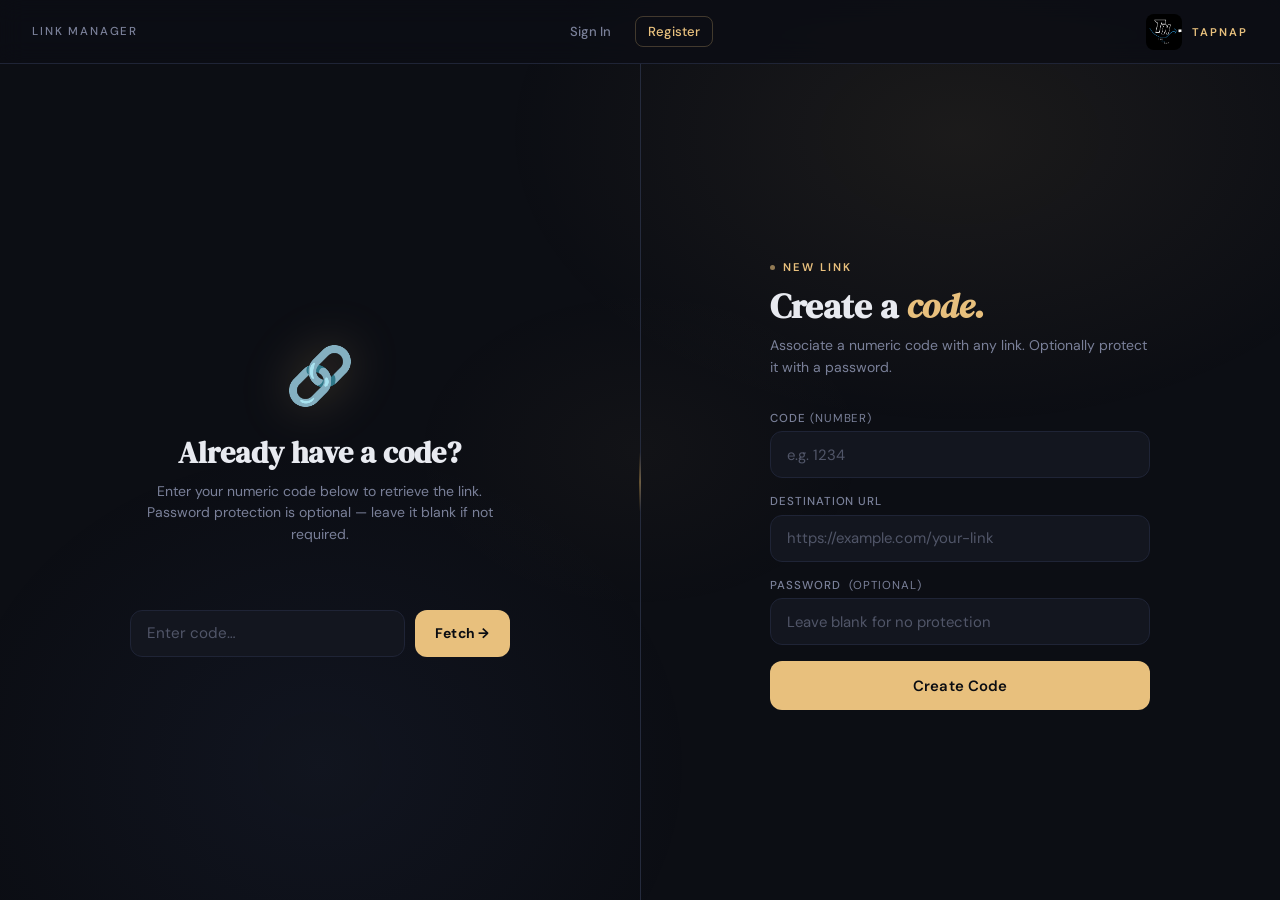
==== index.html @ 5e9d41b5 "Final" ====
<!DOCTYPE html>
<html lang="en">

<head>
  <meta charset="UTF-8">
  <meta name="viewport" content="width=device-width, initial-scale=1.0">
  <title>TapNap — Link Manager</title>
  <link rel="stylesheet" href="index.css">
</head>

<body>

  <header class="site-header">
    <div class="header__left">
      <span class="header__tagline">Link Manager</span>
    </div>

    <nav class="header__nav">
      <a href="#" class="nav-link" id="nav-login">Sign In</a>
      <a href="#" class="nav-link nav-link--accent" id="nav-register">Register</a>
      <a href="#" class="nav-link" id="nav-logout" style="display:none">Logout</a>
    </nav>

    <a href="/" class="logo-corner" style="margin-left:.75rem">
      <img src="TCP.png" alt="TapNap Logo" style="width: 36px; height: 36px; border-radius: 8px;">
      <span class="logo-corner__name">TapNap</span>
    </a>
  </header>

  <main>

    <section class="panel panel--left">
      <div class="panel__inner">

        <div class="retrieve-hero">
          <span class="retrieve-hero__icon">🔗</span>
          <h2 class="retrieve-hero__title">Already have a code?</h2>
          <p class="retrieve-hero__desc">
            Enter your numeric code below to retrieve the link.
            Password protection is optional — leave it blank if not required.
          </p>
        </div>

        <div class="code-lookup">
          <input type="number" id="lookup-code" placeholder="Enter code…" min="0" inputmode="numeric" aria-label="Code">
          <button class="code-lookup__btn" id="btn-lookup">Fetch →</button>
        </div>

      </div>
    </section>

    <div class="panel-divider" role="separator" aria-hidden="true"></div>

    <section class="panel panel--right">
      <div class="panel__inner">

        <p class="panel__eyebrow">
          <span class="panel__eyebrow-dot"></span>
          New Link
        </p>
        <h2 class="panel__heading">Create a <em>code.</em></h2>
        <p class="panel__desc">
          Associate a numeric code with any link.
          Optionally protect it with a password.
        </p>

        <div class="field">
          <label for="code">Code <span style="color:var(--muted);font-weight:400">(number)</span></label>
          <input id="code" type="number" placeholder="e.g. 1234" min="0" inputmode="numeric">
        </div>

        <div class="field">
          <label for="link">Destination URL</label>
          <input id="link" type="url" placeholder="https://example.com/your-link" autocomplete="off">
        </div>

        <div class="field">
          <label for="password">
            Password
            <span style="color:var(--muted);font-weight:400;margin-left:.3rem">(optional)</span>
          </label>
          <input id="password" type="password" placeholder="Leave blank for no protection" autocomplete="new-password">
        </div>

        <button class="btn btn--primary" id="btn-create">Create Code</button>

      </div>
    </section>

  </main>

  <div class="modal-overlay" id="modal-password" role="dialog" aria-modal="true" aria-labelledby="modal-pass-title">
    <div class="modal">
      <button class="modal__close" onclick="closeModal('modal-password')" aria-label="Close">✕</button>

      <h3 class="modal__title" id="modal-pass-title"
        style="font-family:var(--font-head);font-size:1.4rem;margin-bottom:.35rem">
        Protected Link
      </h3>
      <p style="font-size:.875rem;color:var(--muted);margin-bottom:1.5rem;line-height:1.5">
        This link <em>may</em> require a password.
        You can submit without one — or enter it below.
      </p>

      <div class="pass-row">
        <div class="field" style="flex:1;margin-bottom:0">
          <label for="modal-pass-input">Password</label>
          <input id="modal-pass-input" type="password" placeholder="Optional password" autocomplete="off">
        </div>
      </div>
      <p class="pass-row__hint">
        Leave blank to fetch without a password.
        If one digit or more is entered, you must submit with it.
      </p>

      <button class="btn btn--primary" id="btn-pass-submit" style="margin-top:1.2rem">
        Fetch Without Password
      </button>
      <button class="btn btn--ghost" onclick="closeModal('modal-password')">Cancel</button>
    </div>
  </div>

  <div class="modal-overlay" id="modal-result" role="dialog" aria-modal="true" aria-labelledby="modal-result-title">
    <div class="modal">
      <button class="modal__close" onclick="closeModal('modal-result')" aria-label="Close">✕</button>

      <h3 class="modal__title" id="modal-result-title"
        style="font-family:var(--font-head);font-size:1.4rem;margin-bottom:.35rem">
        Link Retrieved
      </h3>
      <p style="font-size:.875rem;color:var(--muted);margin-bottom:1.25rem">
        Your link is ready. Copy it or open it directly.
      </p>

      <div class="link-box">
        <span class="link-box__url" id="result-url">—</span>
        <button class="link-box__copy" id="btn-copy">Copy</button>
      </div>

      <a class="btn btn--primary" id="result-open" href="#" target="_blank" rel="noopener noreferrer"
        style="margin-top:.25rem">
        Open Link ↗
      </a>
      <button class="btn btn--ghost" onclick="closeModal('modal-result')">Close</button>
    </div>
  </div>

  <div class="modal-overlay" id="modal-created" role="dialog" aria-modal="true">
    <div class="modal" style="max-width:400px;text-align:center">
      <button class="modal__close" onclick="closeModal('modal-created')" aria-label="Close">✕</button>
      <div style="font-size:2.5rem;margin-bottom:1rem">✅</div>
      <h3 style="font-family:var(--font-head);font-size:1.4rem;color:var(--text);margin-bottom:.4rem">
        Code Created!
      </h3>
      <p style="font-size:.875rem;color:var(--muted);margin-bottom:1.5rem;line-height:1.5">
        Your code has been created successfully.
        Anyone with the code can retrieve the link.
      </p>
      <button class="btn btn--primary" onclick="closeModal('modal-created')">Done</button>
    </div>
  </div>

  <div class="cookie-banner" id="cookie-banner">
    <div class="cookie-banner__content">
      <h4 style="font-family:var(--font-head); font-size:1.15rem; margin-bottom:0.35rem; color:var(--text);">We use
        cookies</h4>
      <p style="font-size:0.8rem; color:var(--muted); line-height:1.45;">
        We use cookies to improve your experience and analyze site traffic. By continuing, you agree to our use of
        cookies.
      </p>
    </div>
    <div class="cookie-banner__actions">
      <button class="btn btn--primary" id="btn-accept-cookies">Accept</button>
      <button class="btn btn--ghost" id="btn-decline-cookies">Decline</button>
    </div>
  </div>

  <script src="config.js"></script>
  <script src="utils.js"></script>
  <script>
    var pendingLookupCode = null;

    /* ── Nav link wiring ── */
    document.getElementById('nav-login').addEventListener('click', function(e) {
      e.preventDefault();
      window.location.href = CONFIG.ROUTES.LOGIN;
    });
    document.getElementById('nav-register').addEventListener('click', function(e) {
      e.preventDefault();
      var session = getSession();
      if (session.userId) {
        /* Already logged in — could go to a dashboard; for now reload main */
        window.location.href = CONFIG.ROUTES.MAIN;
      } else {
        window.location.href = CONFIG.ROUTES.REGISTER;
      }
    });

    /* ── Update nav based on login state ── */
    (function() {
      var session = getSession();
      console.log('Session debug:', session, 'localStorage Userid:', localStorage.getItem('Userid'));
      if (session.userId && session.userId !== 'undefined') {
        document.getElementById('nav-login').style.display = 'none';
        document.getElementById('nav-register').style.display = 'none';
        document.getElementById('nav-logout').style.display = '';
        var name = session.username || 'User';
        document.querySelector('.header__tagline').textContent = 'Hi, ' + name;
      }
    })();

    /* ── Logout ── */
    document.getElementById('nav-logout').addEventListener('click', function(e) {
      e.preventDefault();
      clearSession();
      showToast('Signed out.', 'success');
      setTimeout(function() { window.location.href = CONFIG.ROUTES.LOGIN; }, 800);
    });

    /* ── Cookie Consent Banner ── */
    (function initCookies() {
      var banner     = document.getElementById('cookie-banner');
      var btnAccept  = document.getElementById('btn-accept-cookies');
      var btnDecline = document.getElementById('btn-decline-cookies');

      if (!localStorage.getItem('cookieConsent')) {
        setTimeout(function() { banner.classList.add('show'); }, 1000);
      }

      function handleConsent(choice) {
        localStorage.setItem('cookieConsent', choice);
        banner.classList.remove('show');

        if (choice === 'accepted') {
          /* Sync existing session to cookies */
          var session = getSession();
          if (session.userId) {
            setCookie('Userid', session.userId);
            setCookie('username', session.username);
          }
        } else {
          /* Delete any cookies immediately */
          document.cookie = 'Userid=; Max-Age=0; path=/';
          document.cookie = 'username=; Max-Age=0; path=/';
        }
      }

      btnAccept.addEventListener('click', function() { handleConsent('accepted'); });
      btnDecline.addEventListener('click', function() { handleConsent('rejected'); });
    })();

    /* ── Lookup: Fetch button ── */
    document.getElementById('btn-lookup').addEventListener('click', function() {
      var code = document.getElementById('lookup-code').value.trim();
      if (!code)              { showToast('Please enter a code number.', 'error'); return; }
      if (isNaN(Number(code))) { showToast('Code must be a number.', 'error'); return; }

      pendingLookupCode = code;

      document.getElementById('modal-pass-input').value = '';
      updatePassBtn();
      openModal('modal-password');
    });

    document.getElementById('lookup-code').addEventListener('keydown', function(e) {
      if (e.key === 'Enter') document.getElementById('btn-lookup').click();
    });

    /* ── Password modal button label ── */
    function updatePassBtn() {
      var val = document.getElementById('modal-pass-input').value;
      var btn = document.getElementById('btn-pass-submit');
      btn.textContent = val.length > 0 ? 'Fetch With Password' : 'Fetch Without Password';
    }
    document.getElementById('modal-pass-input').addEventListener('input', updatePassBtn);

    /* ── Password modal submit ── */
    document.getElementById('btn-pass-submit').addEventListener('click', async function() {
      var password = document.getElementById('modal-pass-input').value.trim();
      var btn      = document.getElementById('btn-pass-submit');

      setLoading(btn, true);

      var url    = CONFIG.API.CODE(pendingLookupCode, password || null);
      var result = await apiFetch(url, { method: 'GET' });

      setLoading(btn, false);

      if (!result.ok) {
        var msg = result.data.Report || result.data.message || ('Error ' + result.status);
        showToast(msg, 'error');
        return;
      }

      var link = result.data.LINK || result.data.Link || result.data.link || result.data.url || '';
      if (!link) {
        showToast('Received response but no link found.', 'error');
        return;
      }

      closeModal('modal-password');

      document.getElementById('result-url').textContent = link;
      document.getElementById('result-open').href       = link;
      openModal('modal-result');
    });

    /* ── Copy button ── */
    document.getElementById('btn-copy').addEventListener('click', function() {
      var url = document.getElementById('result-url').textContent;
      copyToClipboard(url, this);
    });

    /* ── Create Code ── */
    document.getElementById('btn-create').addEventListener('click', async function() {
      var session  = getSession();
      var code     = document.getElementById('code').value.trim();
      var link     = document.getElementById('link').value.trim();
      var password = document.getElementById('password').value;
      var btn      = document.getElementById('btn-create');

      if (!code)               { showToast('Please enter a code number.', 'error'); return; }
      if (isNaN(Number(code))) { showToast('Code must be a number.', 'error'); return; }
      if (!link)               { showToast('Please enter a destination.', 'error'); return; }

      setLoading(btn, true);

      var payload = {
        userid:   (session.userId && session.userId !== 'undefined') ? session.userId : -1,
        code:     Number(code),
        link:     link,
        password: password || null,
      };

      var result = await apiFetch(CONFIG.API.MAIN, {
        method: 'POST',
        body:   JSON.stringify(payload),
      });

      setLoading(btn, false);

      if (!result.ok) {
        var msg = result.data.Report || result.data.message || ('Error ' + result.status);
        showToast(msg, 'error');
        return;
      }

      document.getElementById('code').value     = '';
      document.getElementById('link').value     = '';
      document.getElementById('password').value = '';
      openModal('modal-created');
    });
  </script>
</body>

</html>
---- index.css ----
@import url('https://fonts.googleapis.com/css2?family=DM+Serif+Display:ital@0;1&family=DM+Sans:opsz,wght@9..40,300;400;500;600&display=swap');

:root {
  --bg:          #0c0e14;
  --surface:     #13161f;
  --surface-2:   #1a1e2a;
  --border:      #1f2436;
  --border-2:    #2a3050;
  --accent:      #e8c07d;
  --accent-dim:  #b8924d;
  --accent-glow: rgba(232,192,125,.15);
  --text:        #e8eaf0;
  --muted:       #7a8099;
  --danger:      #e07d7d;
  --success:     #7de0aa;
  --radius:      12px;
  --radius-lg:   20px;
  --font-head:   'DM Serif Display', Georgia, serif;
  --font-body:   'DM Sans', system-ui, sans-serif;
  --ease:        cubic-bezier(.4,0,.2,1);
  --transition:  220ms cubic-bezier(.4,0,.2,1);
  --divider:     #252b3d;
}

*, *::before, *::after { box-sizing: border-box; margin: 0; padding: 0; }

html, body {
  height: 100%;
  font-family: var(--font-body);
  background: var(--bg);
  color: var(--text);
  -webkit-font-smoothing: antialiased;
  overflow-x: hidden;
}

body::before {
  content: '';
  position: fixed;
  inset: 0;
  background:
    radial-gradient(ellipse 55% 50% at 75% 15%, rgba(232,192,125,.07) 0%, transparent 65%),
    radial-gradient(ellipse 45% 55% at 25% 85%, rgba(100,130,220,.06) 0%, transparent 65%),
    radial-gradient(ellipse 30% 30% at 50% 50%, rgba(232,192,125,.03) 0%, transparent 60%);
  pointer-events: none;
  z-index: 0;
}

.site-header {
  position: fixed;
  top: 0; left: 0; right: 0;
  z-index: 200;
  height: 64px;
  display: flex;
  align-items: center;
  justify-content: space-between;
  padding: 0 2rem;
  background: rgba(12,14,20,.85);
  backdrop-filter: blur(12px);
  -webkit-backdrop-filter: blur(12px);
  border-bottom: 1px solid var(--border);
}

.header__left {
  display: flex;
  align-items: center;
  gap: .75rem;
}
.header__tagline {
  font-size: .72rem;
  letter-spacing: .16em;
  text-transform: uppercase;
  color: var(--muted);
  font-weight: 500;
}

.logo-corner {
  display: flex;
  align-items: center;
  gap: .65rem;
  text-decoration: none;
  margin-left: auto;
}
.logo-corner svg {
  width: 36px;
  height: 36px;
  background: #000;
  border-radius: 8px;
  padding: 6px;
  transition: opacity var(--transition);
}
.logo-corner:hover svg { opacity: .75; }
.logo-corner__name {
  font-size: .7rem;
  letter-spacing: .18em;
  text-transform: uppercase;
  color: var(--accent);
  font-weight: 600;
}

.header__nav {
  display: flex;
  align-items: center;
  gap: .75rem;
}
.nav-link {
  font-size: .82rem;
  font-weight: 500;
  color: var(--muted);
  text-decoration: none;
  padding: .4rem .75rem;
  border-radius: 8px;
  transition: color var(--transition), background var(--transition);
}
.nav-link:hover { color: var(--text); background: var(--surface-2); }
.nav-link--accent {
  color: var(--accent);
  border: 1px solid rgba(232,192,125,.25);
}
.nav-link--accent:hover { background: rgba(232,192,125,.08); color: var(--accent); }

main {
  position: relative;
  z-index: 1;
  min-height: 100vh;
  padding-top: 64px;
  display: grid;
  grid-template-columns: 1fr 1px 1fr;
  grid-template-rows: 1fr;
}

.panel-divider {
  background: var(--divider);
  align-self: stretch;
  position: relative;
}
.panel-divider::before {
  content: '';
  position: absolute;
  top: 50%;
  left: 50%;
  transform: translate(-50%, -50%);
  width: 1px;
  height: 60px;
  background: linear-gradient(to bottom, transparent, var(--accent-dim), transparent);
}

.panel {
  display: flex;
  flex-direction: column;
  align-items: center;
  justify-content: center;
  padding: 4rem 3rem;
  min-height: calc(100vh - 64px);
  animation: panelIn .5s var(--ease) both;
}
.panel--left  { animation-delay: .05s; }
.panel--right { animation-delay: .12s; }

@keyframes panelIn {
  from { opacity: 0; transform: translateY(16px); }
  to   { opacity: 1; transform: translateY(0); }
}

.panel__inner { width: 100%; max-width: 380px; }

.panel__eyebrow {
  display: inline-flex;
  align-items: center;
  gap: .5rem;
  font-size: .7rem;
  letter-spacing: .18em;
  text-transform: uppercase;
  color: var(--accent);
  font-weight: 600;
  margin-bottom: .8rem;
}
.panel__eyebrow-dot {
  width: 5px; height: 5px;
  border-radius: 50%;
  background: var(--accent);
  opacity: .6;
}

.panel__heading {
  font-family: var(--font-head);
  font-size: 2.2rem;
  line-height: 1.1;
  color: var(--text);
  margin-bottom: .5rem;
}
.panel__heading em {
  font-style: italic;
  color: var(--accent);
}

.panel__desc {
  font-size: .875rem;
  color: var(--muted);
  line-height: 1.6;
  margin-bottom: 2rem;
}

.field {
  display: flex;
  flex-direction: column;
  gap: .35rem;
  margin-bottom: 1rem;
}
.field label {
  font-size: .72rem;
  letter-spacing: .08em;
  text-transform: uppercase;
  color: var(--muted);
  font-weight: 500;
}
.field input {
  width: 100%;
  padding: .78rem 1rem;
  background: var(--surface);
  border: 1px solid var(--border);
  border-radius: var(--radius);
  color: var(--text);
  font-family: var(--font-body);
  font-size: .93rem;
  outline: none;
  transition: border-color var(--transition), box-shadow var(--transition);
  -webkit-appearance: none;
}
.field input::placeholder { color: var(--muted); opacity: .6; }
.field input:focus {
  border-color: var(--accent-dim);
  box-shadow: 0 0 0 3px var(--accent-glow);
}
.field input[type="number"]::-webkit-inner-spin-button,
.field input[type="number"]::-webkit-outer-spin-button { -webkit-appearance: none; }

.btn {
  display: flex;
  align-items: center;
  justify-content: center;
  gap: .5rem;
  width: 100%;
  padding: .9rem 1.5rem;
  border: none;
  border-radius: var(--radius);
  font-family: var(--font-body);
  font-size: .93rem;
  font-weight: 600;
  cursor: pointer;
  transition: all var(--transition);
  letter-spacing: .01em;
  text-decoration: none;
}
.btn:disabled { opacity: .5; cursor: not-allowed; transform: none !important; }

.btn--primary {
  background: var(--accent);
  color: #0b0d12;
  margin-top: .5rem;
}
.btn--primary:hover:not(:disabled) {
  background: #f0d090;
  box-shadow: 0 8px 28px rgba(232,192,125,.28);
  transform: translateY(-1px);
}
.btn--primary:active:not(:disabled) { transform: translateY(0); }

.btn--ghost {
  background: transparent;
  color: var(--muted);
  border: 1px solid var(--border);
  margin-top: .5rem;
  font-weight: 400;
}
.btn--ghost:hover:not(:disabled) {
  border-color: var(--border-2);
  color: var(--text);
  background: var(--surface-2);
}

.retrieve-hero {
  text-align: center;
  padding: 2rem 0;
}
.retrieve-hero__icon {
  font-size: 3.5rem;
  margin-bottom: 1.2rem;
  display: block;
  filter: drop-shadow(0 0 24px rgba(232,192,125,.3));
}
.retrieve-hero__title {
  font-family: var(--font-head);
  font-size: 1.9rem;
  color: var(--text);
  margin-bottom: .5rem;
}
.retrieve-hero__desc {
  font-size: .875rem;
  color: var(--muted);
  margin-bottom: 2rem;
  line-height: 1.55;
}

.code-lookup {
  display: flex;
  gap: .6rem;
  align-items: stretch;
}
.code-lookup input {
  flex: 1;
  padding: .78rem 1rem;
  background: var(--surface);
  border: 1px solid var(--border);
  border-radius: var(--radius);
  color: var(--text);
  font-family: var(--font-body);
  font-size: .95rem;
  outline: none;
  transition: border-color var(--transition), box-shadow var(--transition);
  -webkit-appearance: none;
  -moz-appearance: textfield;
}
.code-lookup input::placeholder { color: var(--muted); opacity: .6; }
.code-lookup input:focus {
  border-color: var(--accent-dim);
  box-shadow: 0 0 0 3px var(--accent-glow);
}
.code-lookup input::-webkit-inner-spin-button,
.code-lookup input::-webkit-outer-spin-button { -webkit-appearance: none; }

.code-lookup__btn {
  flex-shrink: 0;
  padding: 0 1.25rem;
  background: var(--accent);
  color: #0b0d12;
  border: none;
  border-radius: var(--radius);
  font-family: var(--font-body);
  font-size: .87rem;
  font-weight: 700;
  cursor: pointer;
  transition: all var(--transition);
  white-space: nowrap;
  letter-spacing: .02em;
}
.code-lookup__btn:hover { background: #f0d090; box-shadow: 0 4px 16px rgba(232,192,125,.3); }

.toast {
  position: fixed;
  bottom: 1.5rem;
  left: 50%;
  transform: translateX(-50%) translateY(80px);
  background: var(--surface);
  border: 1px solid var(--border);
  border-radius: var(--radius);
  padding: .75rem 1.5rem;
  font-size: .875rem;
  color: var(--text);
  box-shadow: 0 16px 40px rgba(0,0,0,.5);
  transition: transform .3s var(--ease), opacity .3s;
  opacity: 0;
  z-index: 9999;
  max-width: 88vw;
  text-align: center;
  pointer-events: none;
}
.toast--show      { transform: translateX(-50%) translateY(0); opacity: 1; }
.toast--error     { border-color: var(--danger);  color: var(--danger); }
.toast--success   { border-color: var(--success); color: var(--success); }
.toast--info      { border-color: var(--accent);  color: var(--accent); }

.cookie-banner {
  position: fixed;
  bottom: 1.5rem;
  left: 1.5rem;
  z-index: 900;
  background: rgba(19, 22, 31, 0.85);
  backdrop-filter: blur(12px);
  -webkit-backdrop-filter: blur(12px);
  border: 1px solid var(--border-2);
  border-radius: var(--radius);
  padding: 1.25rem;
  width: calc(100% - 3rem);
  max-width: 340px;
  box-shadow: 0 20px 40px rgba(0,0,0,.6);
  display: flex;
  flex-direction: column;
  gap: 1rem;
  transform: translateY(120%);
  opacity: 0;
  transition: transform .5s var(--ease), opacity .5s;
}
.cookie-banner.show {
  transform: translateY(0);
  opacity: 1;
}
.cookie-banner__actions {
  display: flex;
  gap: .5rem;
}
.cookie-banner__actions .btn {
  padding: .6rem 1rem;
  margin-top: 0;
  font-size: .85rem;
  flex: 1;
}

.modal-overlay {
  position: fixed;
  inset: 0;
  background: rgba(0,0,0,.7);
  backdrop-filter: blur(8px);
  -webkit-backdrop-filter: blur(8px);
  z-index: 500;
  display: flex;
  align-items: center;
  justify-content: center;
  padding: 1.5rem;
  opacity: 0;
  visibility: hidden;
  transition: opacity .25s var(--ease), visibility .25s;
}
.modal-overlay.open { opacity: 1; visibility: visible; }

.modal {
  background: var(--surface);
  border: 1px solid var(--border-2);
  border-radius: var(--radius-lg);
  padding: 2rem;
  width: 100%;
  max-width: 520px;
  box-shadow: 0 40px 100px rgba(0,0,0,.7);
  transform: translateY(24px) scale(.96);
  transition: transform .3s var(--ease);
  position: relative;
}
.modal-overlay.open .modal { transform: translateY(0) scale(1); }

.modal__close {
  position: absolute;
  top: 1rem; right: 1rem;
  background: transparent;
  border: 1px solid var(--border);
  border-radius: 8px;
  width: 32px; height: 32px;
  display: flex; align-items: center; justify-content: center;
  cursor: pointer;
  color: var(--muted);
  font-size: 1rem;
  line-height: 1;
  transition: all var(--transition);
}
.modal__close:hover { border-color: var(--border-2); color: var(--text); background: var(--surface-2); }

.pass-row {
  display: flex;
  gap: .75rem;
  align-items: flex-end;
  margin-bottom: 1rem;
}
.pass-row .field { flex: 1; margin-bottom: 0; }
.pass-row__hint {
  font-size: .78rem;
  color: var(--muted);
  margin-top: .5rem;
  line-height: 1.4;
}

.link-box {
  display: flex;
  align-items: center;
  gap: .65rem;
  background: var(--bg);
  border: 1px solid var(--border);
  border-radius: var(--radius);
  padding: .85rem 1rem;
  margin-bottom: 1.1rem;
}
.link-box__url {
  flex: 1;
  font-size: .875rem;
  color: var(--accent);
  word-break: break-all;
  font-family: 'Courier New', monospace;
  overflow: hidden;
  text-overflow: ellipsis;
  white-space: nowrap;
  letter-spacing: .01em;
}
.link-box__copy {
  flex-shrink: 0;
  padding: .42rem .9rem;
  background: var(--surface-2);
  border: 1px solid var(--border-2);
  border-radius: 8px;
  font-size: .78rem;
  font-family: var(--font-body);
  font-weight: 600;
  color: var(--muted);
  cursor: pointer;
  transition: all var(--transition);
  letter-spacing: .03em;
}
.link-box__copy:hover { border-color: var(--accent-dim); color: var(--accent); }
.link-box__copy.copied { border-color: var(--success); color: var(--success); }

@keyframes spin { to { transform: rotate(360deg); } }
.spinner {
  width: 15px; height: 15px;
  border: 2px solid rgba(0,0,0,.2);
  border-top-color: #0b0d12;
  border-radius: 50%;
  animation: spin .7s linear infinite;
  flex-shrink: 0;
  margin: 0 auto;
}

@media (max-width: 820px) {
  main {
    grid-template-columns: 1fr;
    grid-template-rows: auto 1px auto;
  }
  .panel-divider {
    height: 1px;
    width: 100%;
  }
  .panel-divider::before {
    width: 60px; height: 1px;
    top: 50%; left: 50%;
    transform: translate(-50%, -50%);
    background: linear-gradient(to right, transparent, var(--accent-dim), transparent);
  }
  .panel { min-height: auto; padding: 3rem 2rem; }
  .panel--left { padding-top: 2.5rem; }
}

@media (max-width: 480px) {
  .site-header { padding: 0 1.25rem; }
  .panel { padding: 2.5rem 1.5rem; }
  .logo-corner__name { display: none; }
  .header__tagline { display: none; }
  .cookie-banner {
    bottom: 1rem; left: 1rem; right: 1rem;
    width: calc(100% - 2rem);
    max-width: none;
  }
}
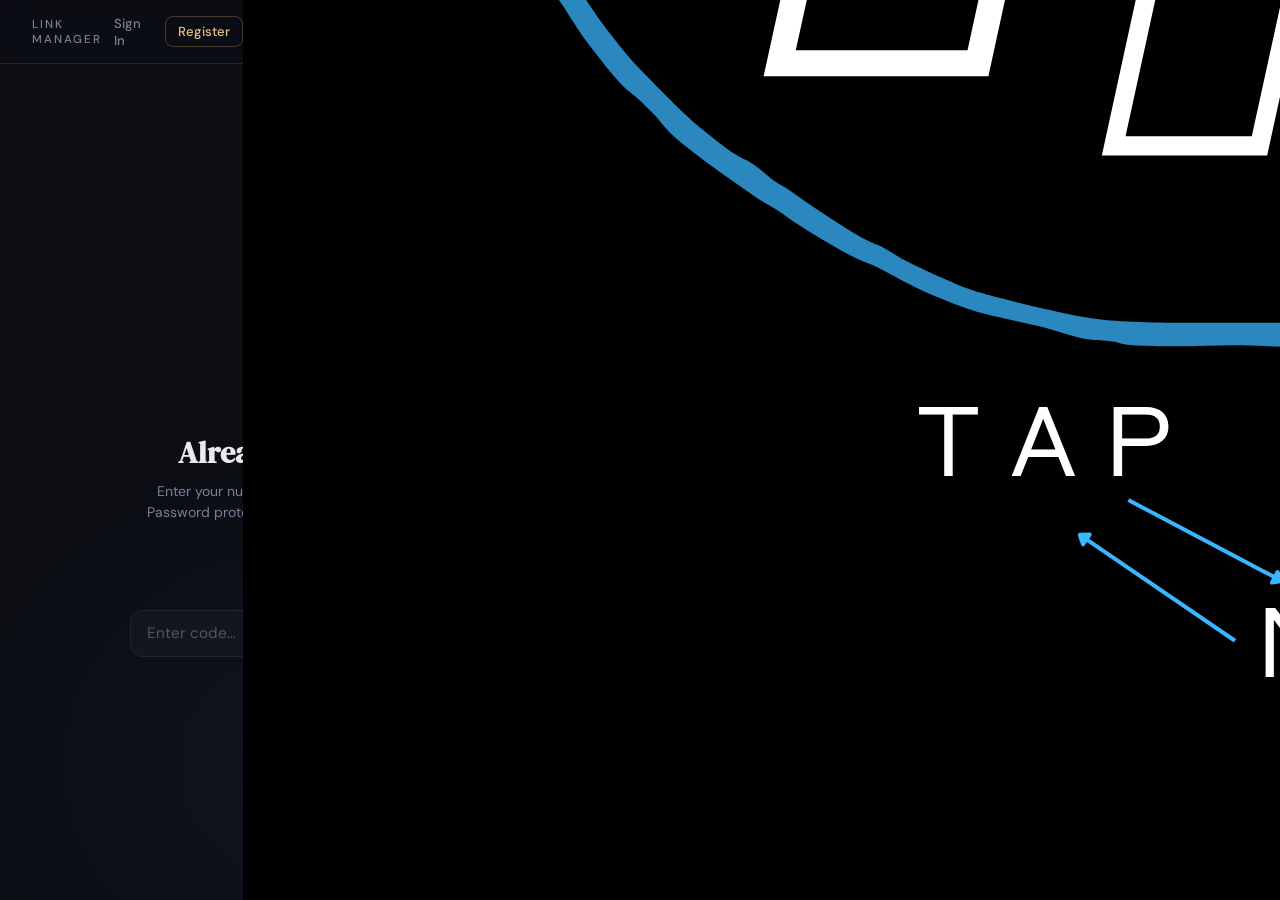
==== commit 63abf52f: "Googel Console Ready" ====
--- a/index.html
+++ b/index.html
@@ -5,24 +5,33 @@
   <meta charset="UTF-8">
   <meta name="viewport" content="width=device-width, initial-scale=1.0">
   <title>TapNap — Link Manager</title>
-  <link rel="stylesheet" href="index.css">
+  <meta name="description" content="TapNap is a simple and secure link manager. Create numeric codes for your URLs, optionally protect them with passwords, and retrieve them instantly.">
+  <meta property="og:title" content="TapNap — Link Manager">
+  <meta property="og:description" content="TapNap is a simple and secure link manager. Create numeric codes for your URLs, optionally protect them with passwords, and retrieve them instantly.">
+  <meta property="og:type" content="website">
+  <meta property="og:url" content="https://tapnap.qzz.io/">
+  <meta property="og:image" content="https://tapnap.qzz.io/TCP.png">
+  <meta name="twitter:card" content="summary_large_image">
+  <meta name="google-site-verification" content="DQqdCc_b4o1YO1zsPl1EAfFQRmTJk8kuwCOKNINkfSk" />
+  <link rel="icon" type="image/png" href="/TCP.png">
+  <link rel="stylesheet" href="/index.css">
 </head>
 
 <body>
 
   <header class="site-header">
     <div class="header__left">
-      <span class="header__tagline">Link Manager</span>
+      <span class="header__tagline" id="header-tagline">Link Manager</span>
     </div>
 
     <nav class="header__nav">
       <a href="#" class="nav-link" id="nav-login">Sign In</a>
       <a href="#" class="nav-link nav-link--accent" id="nav-register">Register</a>
-      <a href="#" class="nav-link" id="nav-logout" style="display:none">Logout</a>
+      <a href="#" class="nav-link nav-link--logout" id="nav-logout" style="display:none">Logout</a>
     </nav>
 
-    <a href="/" class="logo-corner" style="margin-left:.75rem">
-      <img src="TCP.png" alt="TapNap Logo" style="width: 36px; height: 36px; border-radius: 8px;">
+    <a href="/" class="logo-corner" aria-label="TapNap home">
+      <img src="/TCP.png" alt="TapNap Logo">
       <span class="logo-corner__name">TapNap</span>
     </a>
   </header>
@@ -175,8 +184,8 @@
     </div>
   </div>
 
-  <script src="config.js"></script>
-  <script src="utils.js"></script>
+  <script src="/config.js"></script>
+  <script src="/utils.js"></script>
   <script>
     var pendingLookupCode = null;
 
@@ -187,32 +196,48 @@
     });
     document.getElementById('nav-register').addEventListener('click', function(e) {
       e.preventDefault();
-      var session = getSession();
-      if (session.userId) {
-        /* Already logged in — could go to a dashboard; for now reload main */
-        window.location.href = CONFIG.ROUTES.MAIN;
+      window.location.href = CONFIG.ROUTES.REGISTER;
+    });
+
+    /* ── Update nav based on login state ── */
+    function isValidSession(session) {
+      return session.userId
+        && String(session.userId) !== 'undefined'
+        && String(session.userId) !== 'null'
+        && String(session.userId).trim() !== '';
+    }
+
+    function updateNavUI() {
+      var session  = getSession();
+      var loggedIn = isValidSession(session);
+
+      var loginEl    = document.getElementById('nav-login');
+      var registerEl = document.getElementById('nav-register');
+      var logoutEl   = document.getElementById('nav-logout');
+      var taglineEl  = document.getElementById('header-tagline');
+
+      if (loggedIn) {
+        loginEl.style.display    = 'none';
+        registerEl.style.display = 'none';
+        logoutEl.style.display   = '';
+        var name = session.username || 'User';
+        taglineEl.textContent = 'Hi, ' + name + ' 👋';
+        taglineEl.classList.add('header__tagline--greeting');
       } else {
-        window.location.href = CONFIG.ROUTES.REGISTER;
-      }
-    });
-
-    /* ── Update nav based on login state ── */
-    (function() {
-      var session = getSession();
-      console.log('Session debug:', session, 'localStorage Userid:', localStorage.getItem('Userid'));
-      if (session.userId && session.userId !== 'undefined') {
-        document.getElementById('nav-login').style.display = 'none';
-        document.getElementById('nav-register').style.display = 'none';
-        document.getElementById('nav-logout').style.display = '';
-        var name = session.username || 'User';
-        document.querySelector('.header__tagline').textContent = 'Hi, ' + name;
-      }
-    })();
+        loginEl.style.display    = '';
+        registerEl.style.display = '';
+        logoutEl.style.display   = 'none';
+        taglineEl.textContent = 'Link Manager';
+        taglineEl.classList.remove('header__tagline--greeting');
+      }
+    }
+    updateNavUI();
 
     /* ── Logout ── */
     document.getElementById('nav-logout').addEventListener('click', function(e) {
       e.preventDefault();
       clearSession();
+      updateNavUI();
       showToast('Signed out.', 'success');
       setTimeout(function() { window.location.href = CONFIG.ROUTES.LOGIN; }, 800);
     });
@@ -353,4 +378,4 @@
   </script>
 </body>
 
-</html>+</html>
--- a/index.css
+++ b/index.css
@@ -118,6 +118,29 @@
 }
 .nav-link--accent:hover { background: rgba(232,192,125,.08); color: var(--accent); }
 
+.nav-link--logout {
+  color: var(--danger);
+  border: 1px solid rgba(224,125,125,.25);
+}
+.nav-link--logout:hover {
+  background: rgba(224,125,125,.08);
+  color: var(--danger);
+}
+
+.header__tagline--greeting {
+  font-size: .82rem;
+  letter-spacing: .06em;
+  text-transform: none;
+  color: var(--accent);
+  font-weight: 600;
+  animation: greetFade .5s var(--ease) both;
+}
+
+@keyframes greetFade {
+  from { opacity: 0; transform: translateY(-6px); }
+  to   { opacity: 1; transform: translateY(0); }
+}
+
 main {
   position: relative;
   z-index: 1;
@@ -539,6 +562,7 @@
   .panel { padding: 2.5rem 1.5rem; }
   .logo-corner__name { display: none; }
   .header__tagline { display: none; }
+  .header__tagline--greeting { display: inline; font-size: .75rem; }
   .cookie-banner {
     bottom: 1rem; left: 1rem; right: 1rem;
     width: calc(100% - 2rem);
